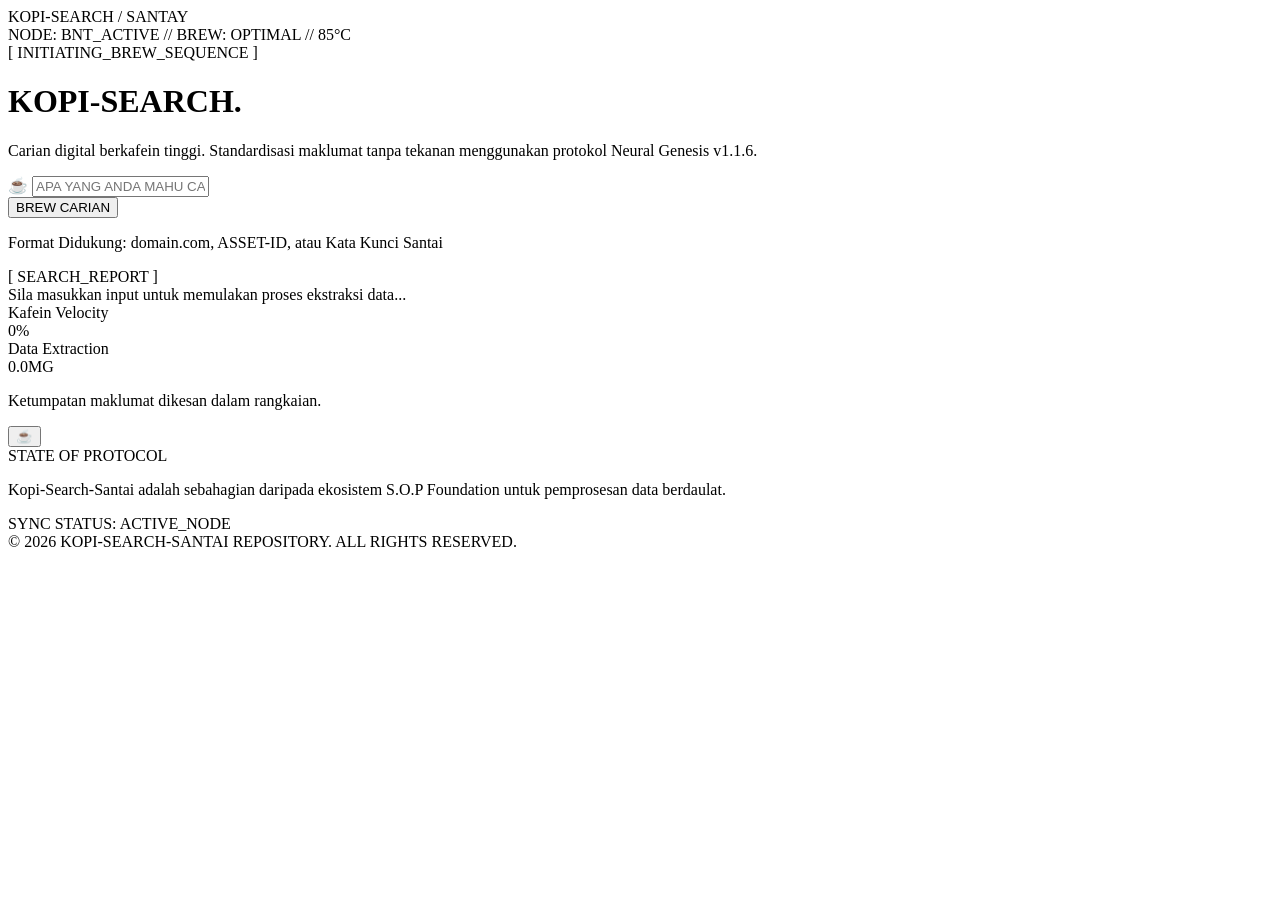
==== index.html @ c20bb59a "Create index.html" ====
<!DOCTYPE html>
<html lang="ms">
<head>
    <meta charset="UTF-8">
    <meta name="viewport" content="width=device-width, initial-scale=1.0">
    <title>KOPI-SEARCH-SANTAI // SOVEREIGN_ENGINE</title>

    <link rel="icon" type="image/png" href="https://img.icons8.com/ios-filled/50/d4a373/coffee-beans.png">
    
    <link rel="stylesheet" href="style.css">
</head>
<body>

    <nav class="navbar">
        <div class="nav-brand">
            <div class="dot"></div>
            <span>KOPI-SEARCH <span class="dim">/ SANTAY</span></span>
        </div>
        <div class="status-up">
            NODE: BNT_ACTIVE // BREW: OPTIMAL // 85°C
        </div>
    </nav>

    <main class="container">
        
        <header class="hero">
            <div class="init-label">[ INITIATING_BREW_SEQUENCE ]</div>
            <h1>KOPI-SEARCH<span class="accent-dot">.</span></h1>
            <p class="subtitle">
                Carian digital berkafein tinggi. Standardisasi maklumat tanpa tekanan 
                menggunakan protokol Neural Genesis v1.1.6.
            </p>
        </header>

        <section class="search-section">
            <div class="search-box">
                <div class="input-wrapper">
                    <span class="search-icon">☕</span>
                    <input type="text" id="searchInput" placeholder="APA YANG ANDA MAHU CARI?" onkeypress="handleKey(event)" autocomplete="off">
                </div>
                <button onclick="executeSearch()" id="searchBtn">BREW CARIAN</button>
            </div>
            <p class="search-hint">
                Format Didukung: domain.com, ASSET-ID, atau Kata Kunci Santai
            </p>
        </section>

        <div id="results" class="results-grid">
            <div class="card" id="statusCard">
                <span class="label">[ SEARCH_REPORT ]</span>
                <div id="resultOutput">Sila masukkan input untuk memulakan proses ekstraksi data...</div>
            </div>

            <div class="card">
                <span class="label">Kafein Velocity</span>
                <div class="val"><span id="velocityVal">0</span><span class="unit">%</span></div>
                <div class="progress-bg">
                    <div id="progressBar" class="progress-fill"></div>
                </div>
            </div>

            <div class="card">
                <span class="label">Data Extraction</span>
                <div class="val"><span id="volumeVal">0.0</span><span class="unit">MG</span></div>
                <p class="dim-text">Ketumpatan maklumat dikesan dalam rangkaian.</p>
            </div>
        </div>

    </main>

    <button id="themeToggle" class="theme-toggle-float" onclick="toggleTheme()" title="Tukar Tema">
        <span id="themeIcon">☕</span>
    </button>

    <footer class="footer">
        <div class="container">
            <div class="footer-content">
                <div class="footer-brand">
                    <div class="nav-brand">
                        <div class="dot"></div>
                        <span>STATE OF PROTOCOL</span>
                    </div>
                    <p class="footer-desc">
                        Kopi-Search-Santai adalah sebahagian daripada ekosistem S.O.P Foundation 
                        untuk pemprosesan data berdaulat.
                    </p>
                </div>
            </div>
            <div class="footer-bottom">
                <div class="sync-status">
                    SYNC STATUS: <span id="sync-time">ACTIVE_NODE</span>
                </div>
                <div class="copyright">
                    &copy; 2026 KOPI-SEARCH-SANTAI REPOSITORY. ALL RIGHTS RESERVED.
                </div>
            </div>
        </div>
    </footer>

    <script src="script.js"></script>
</body>
</html>
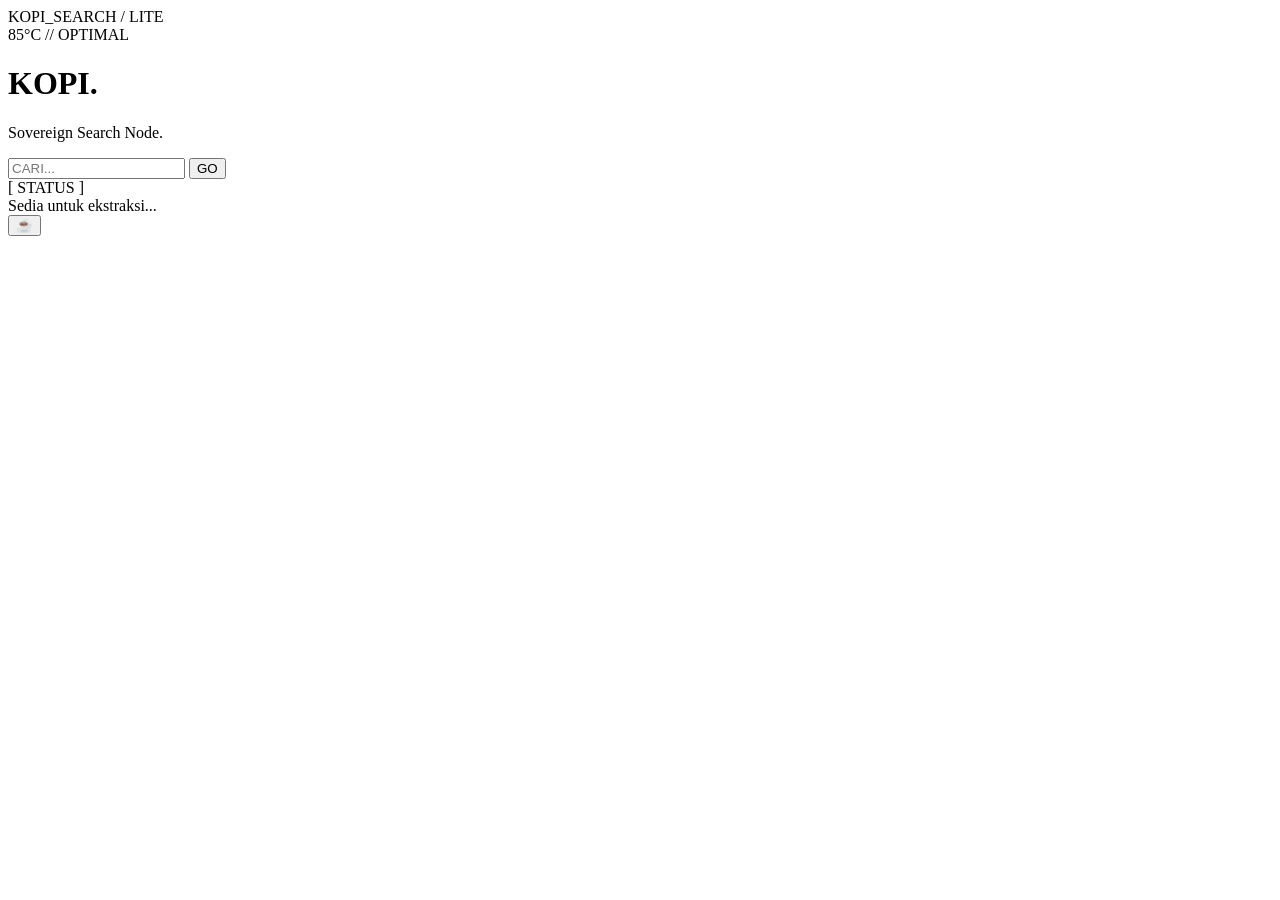
==== commit 615b6a91: "Update index.html" ====
--- a/index.html
+++ b/index.html
@@ -3,99 +3,40 @@
 <head>
     <meta charset="UTF-8">
     <meta name="viewport" content="width=device-width, initial-scale=1.0">
-    <title>KOPI-SEARCH-SANTAI // SOVEREIGN_ENGINE</title>
-
-    <link rel="icon" type="image/png" href="https://img.icons8.com/ios-filled/50/d4a373/coffee-beans.png">
-    
+    <title>KOPI-SEARCH // LEAN</title>
     <link rel="stylesheet" href="style.css">
 </head>
 <body>
 
-    <nav class="navbar">
-        <div class="nav-brand">
-            <div class="dot"></div>
-            <span>KOPI-SEARCH <span class="dim">/ SANTAY</span></span>
+    <nav class="nb">
+        <div class="br">
+            <div class="dt"></div>
+            <span>KOPI_SEARCH <span class="dm">/ LITE</span></span>
         </div>
-        <div class="status-up">
-            NODE: BNT_ACTIVE // BREW: OPTIMAL // 85°C
-        </div>
+        <div class="st" id="st">85°C // OPTIMAL</div>
     </nav>
 
-    <main class="container">
-        
-        <header class="hero">
-            <div class="init-label">[ INITIATING_BREW_SEQUENCE ]</div>
-            <h1>KOPI-SEARCH<span class="accent-dot">.</span></h1>
-            <p class="subtitle">
-                Carian digital berkafein tinggi. Standardisasi maklumat tanpa tekanan 
-                menggunakan protokol Neural Genesis v1.1.6.
-            </p>
-        </header>
+    <main class="ct">
+        <div class="hr">
+            <h1>KOPI<span class="ac">.</span></h1>
+            <p>Sovereign Search Node.</p>
+        </div>
 
-        <section class="search-section">
-            <div class="search-box">
-                <div class="input-wrapper">
-                    <span class="search-icon">☕</span>
-                    <input type="text" id="searchInput" placeholder="APA YANG ANDA MAHU CARI?" onkeypress="handleKey(event)" autocomplete="off">
-                </div>
-                <button onclick="executeSearch()" id="searchBtn">BREW CARIAN</button>
-            </div>
-            <p class="search-hint">
-                Format Didukung: domain.com, ASSET-ID, atau Kata Kunci Santai
-            </p>
-        </section>
+        <div class="sb">
+            <input type="text" id="si" placeholder="CARI..." onkeypress="hK(event)" autocomplete="off">
+            <button onclick="exS()" id="sb">GO</button>
+        </div>
 
-        <div id="results" class="results-grid">
-            <div class="card" id="statusCard">
-                <span class="label">[ SEARCH_REPORT ]</span>
-                <div id="resultOutput">Sila masukkan input untuk memulakan proses ekstraksi data...</div>
-            </div>
-
-            <div class="card">
-                <span class="label">Kafein Velocity</span>
-                <div class="val"><span id="velocityVal">0</span><span class="unit">%</span></div>
-                <div class="progress-bg">
-                    <div id="progressBar" class="progress-fill"></div>
-                </div>
-            </div>
-
-            <div class="card">
-                <span class="label">Data Extraction</span>
-                <div class="val"><span id="volumeVal">0.0</span><span class="unit">MG</span></div>
-                <p class="dim-text">Ketumpatan maklumat dikesan dalam rangkaian.</p>
+        <div id="rs" class="rs">
+            <div class="cd">
+                <span class="lb">[ STATUS ]</span>
+                <div id="out">Sedia untuk ekstraksi...</div>
             </div>
         </div>
-
     </main>
 
-    <button id="themeToggle" class="theme-toggle-float" onclick="toggleTheme()" title="Tukar Tema">
-        <span id="themeIcon">☕</span>
-    </button>
-
-    <footer class="footer">
-        <div class="container">
-            <div class="footer-content">
-                <div class="footer-brand">
-                    <div class="nav-brand">
-                        <div class="dot"></div>
-                        <span>STATE OF PROTOCOL</span>
-                    </div>
-                    <p class="footer-desc">
-                        Kopi-Search-Santai adalah sebahagian daripada ekosistem S.O.P Foundation 
-                        untuk pemprosesan data berdaulat.
-                    </p>
-                </div>
-            </div>
-            <div class="footer-bottom">
-                <div class="sync-status">
-                    SYNC STATUS: <span id="sync-time">ACTIVE_NODE</span>
-                </div>
-                <div class="copyright">
-                    &copy; 2026 KOPI-SEARCH-SANTAI REPOSITORY. ALL RIGHTS RESERVED.
-                </div>
-            </div>
-        </div>
-    </footer>
+    <!-- Floating Theme Toggle -->
+    <button class="tg" onclick="tT()" title="Theme">☕</button>
 
     <script src="script.js"></script>
 </body>
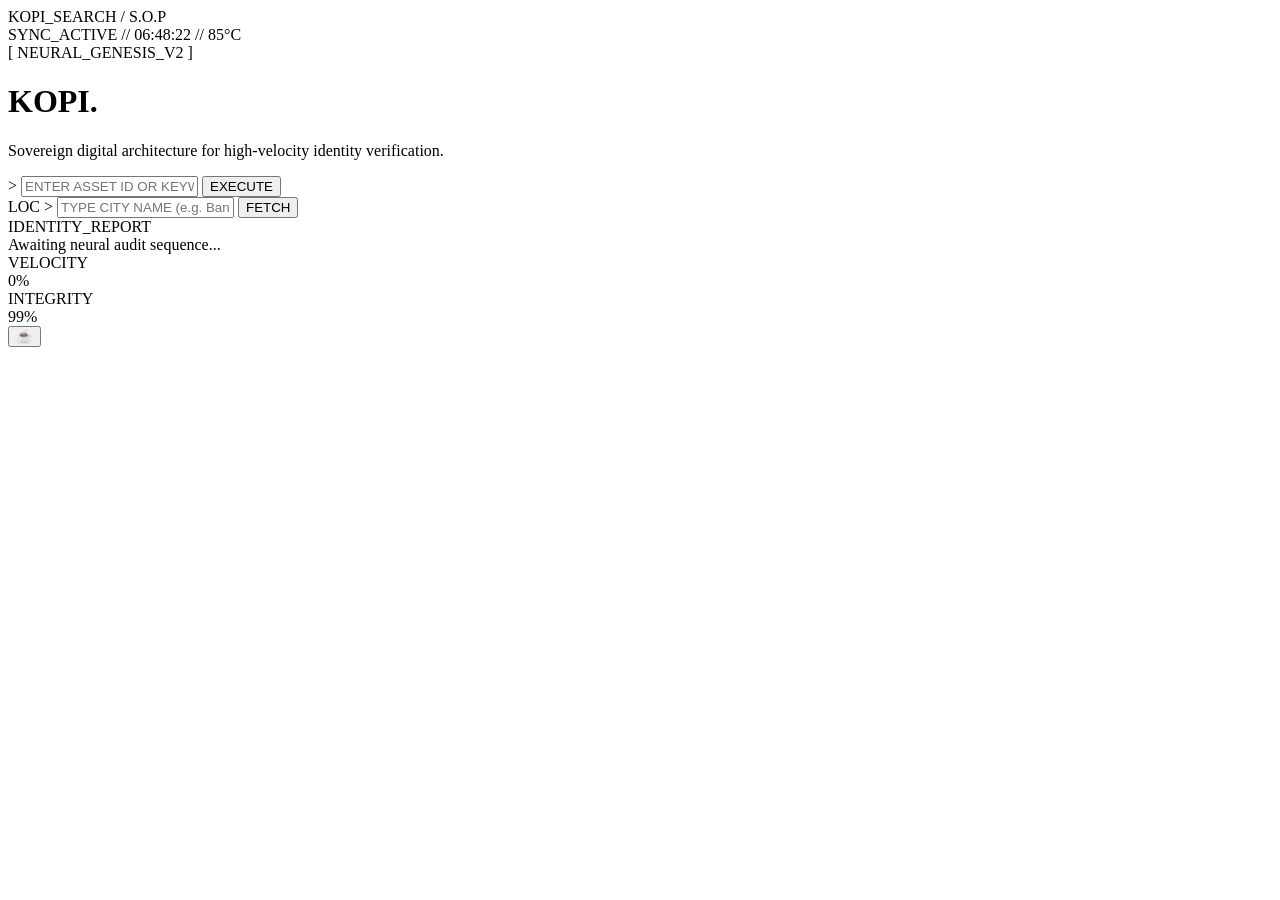
==== commit 0030081d: "Update index.html" ====
--- a/index.html
+++ b/index.html
@@ -3,40 +3,78 @@
 <head>
     <meta charset="UTF-8">
     <meta name="viewport" content="width=device-width, initial-scale=1.0">
-    <title>KOPI-SEARCH // LEAN</title>
+    <title>KOPI-SEARCH // SOVEREIGN</title>
     <link rel="stylesheet" href="style.css">
 </head>
 <body>
 
-    <nav class="nb">
-        <div class="br">
-            <div class="dt"></div>
-            <span>KOPI_SEARCH <span class="dm">/ LITE</span></span>
+    <nav class="navbar">
+        <div class="brand">
+            <div class="dot"></div>
+            <span>KOPI_SEARCH <span class="dim">/ S.O.P</span></span>
         </div>
-        <div class="st" id="st">85°C // OPTIMAL</div>
+        <div class="status" id="status">SYNC_ACTIVE // 85°C</div>
     </nav>
 
-    <main class="ct">
-        <div class="hr">
-            <h1>KOPI<span class="ac">.</span></h1>
-            <p>Sovereign Search Node.</p>
-        </div>
+    <main class="container">
+        <header class="hero">
+            <div class="label">[ NEURAL_GENESIS_V2 ]</div>
+            <h1>KOPI<span class="glow-text">.</span></h1>
+            <p class="subtitle">Sovereign digital architecture for high-velocity identity verification.</p>
+        </header>
 
-        <div class="sb">
-            <input type="text" id="si" placeholder="CARI..." onkeypress="hK(event)" autocomplete="off">
-            <button onclick="exS()" id="sb">GO</button>
-        </div>
+        <!-- Bahagian Carian Utama -->
+        <section class="search-area">
+            <div class="search-box">
+                <span class="prefix">></span>
+                <input type="text" id="searchInput" placeholder="ENTER ASSET ID OR KEYWORD..." onkeypress="handleKey(event)">
+                <button onclick="runSearch()" id="searchBtn">EXECUTE</button>
+            </div>
+        </section>
 
-        <div id="rs" class="rs">
-            <div class="cd">
-                <span class="lb">[ STATUS ]</span>
-                <div id="out">Sedia untuk ekstraksi...</div>
+        <!-- Bahagian City Protocol (Weather & Time) -->
+        <section class="city-protocol">
+            <div class="search-box">
+                <span class="prefix">LOC ></span>
+                <input type="text" id="cityInput" placeholder="TYPE CITY NAME (e.g. Banting)..." onkeypress="handleCityKey(event)">
+                <button onclick="getWeather()">FETCH</button>
+            </div>
+            
+            <div id="weatherDisplay" class="weather-card" style="display: none;">
+                <div class="w-left">
+                    <div id="cityName" class="w-city">CITY</div>
+                    <div id="localTime" class="w-time">00:00 AM</div>
+                </div>
+                <div class="w-right">
+                    <div id="temp" class="w-temp">--°C</div>
+                    <div id="wDesc" class="w-desc">FETCHING...</div>
+                </div>
+            </div>
+        </section>
+
+        <!-- Bahagian Keputusan (Results) -->
+        <div id="results" class="results-grid">
+            <div class="card card-main">
+                <span class="card-label">IDENTITY_REPORT</span>
+                <div id="output" class="output-text">Awaiting neural audit sequence...</div>
+            </div>
+            
+            <div class="card-group">
+                <div class="card">
+                    <span class="card-label">VELOCITY</span>
+                    <div class="val"><span id="vVal">0</span><span class="unit">%</span></div>
+                    <div class="bar-bg"><div id="bar" class="bar-fill"></div></div>
+                </div>
+                <div class="card">
+                    <span class="card-label">INTEGRITY</span>
+                    <div class="val">99<span class="unit">%</span></div>
+                </div>
             </div>
         </div>
     </main>
 
-    <!-- Floating Theme Toggle -->
-    <button class="tg" onclick="tT()" title="Theme">☕</button>
+    <!-- Floating Theme Toggle (Minimalist & Glow) -->
+    <button class="theme-btn" onclick="toggleTheme()" title="Switch Visual Protocol">☕</button>
 
     <script src="script.js"></script>
 </body>
--- a/style.css
+++ b/style.css
@@ -0,0 +1,38 @@
+// Theme Logic
+function tT() {
+    const b = document.documentElement;
+    const isL = b.getAttribute('data-theme') === 'light';
+    b.setAttribute('data-theme', isL ? 'dark' : 'light');
+    localStorage.setItem('k-t', isL ? 'dark' : 'light');
+}
+
+// Load Saved Theme
+if (localStorage.getItem('k-t') === 'light') document.documentElement.setAttribute('data-theme', 'light');
+
+// Search Logic
+function hK(e) { if (e.key === 'Enter') exS(); }
+
+function exS() {
+    const i = document.getElementById('si').value.trim();
+    const r = document.getElementById('rs');
+    const o = document.getElementById('out');
+    const b = document.getElementById('sb');
+
+    if (!i) return;
+
+    b.innerText = "...";
+    
+    // Simulasi respons pantas
+    setTimeout(() => {
+        r.style.display = 'block';
+        b.innerText = "GO";
+        o.innerHTML = `<strong style="color:var(--ac)">RESULT:</strong> ${i.toUpperCase()}<br>
+                       <small style="color:var(--dm)">Data extracted from local node. Latency: 0.02ms</small>`;
+    }, 300);
+}
+
+// Minimalist status update
+setInterval(() => {
+    const t = new Date().toLocaleTimeString('en-GB', { hour12: false });
+    document.getElementById('st').innerText = `SYNC: ${t} // 85°C`;
+}, 1000);
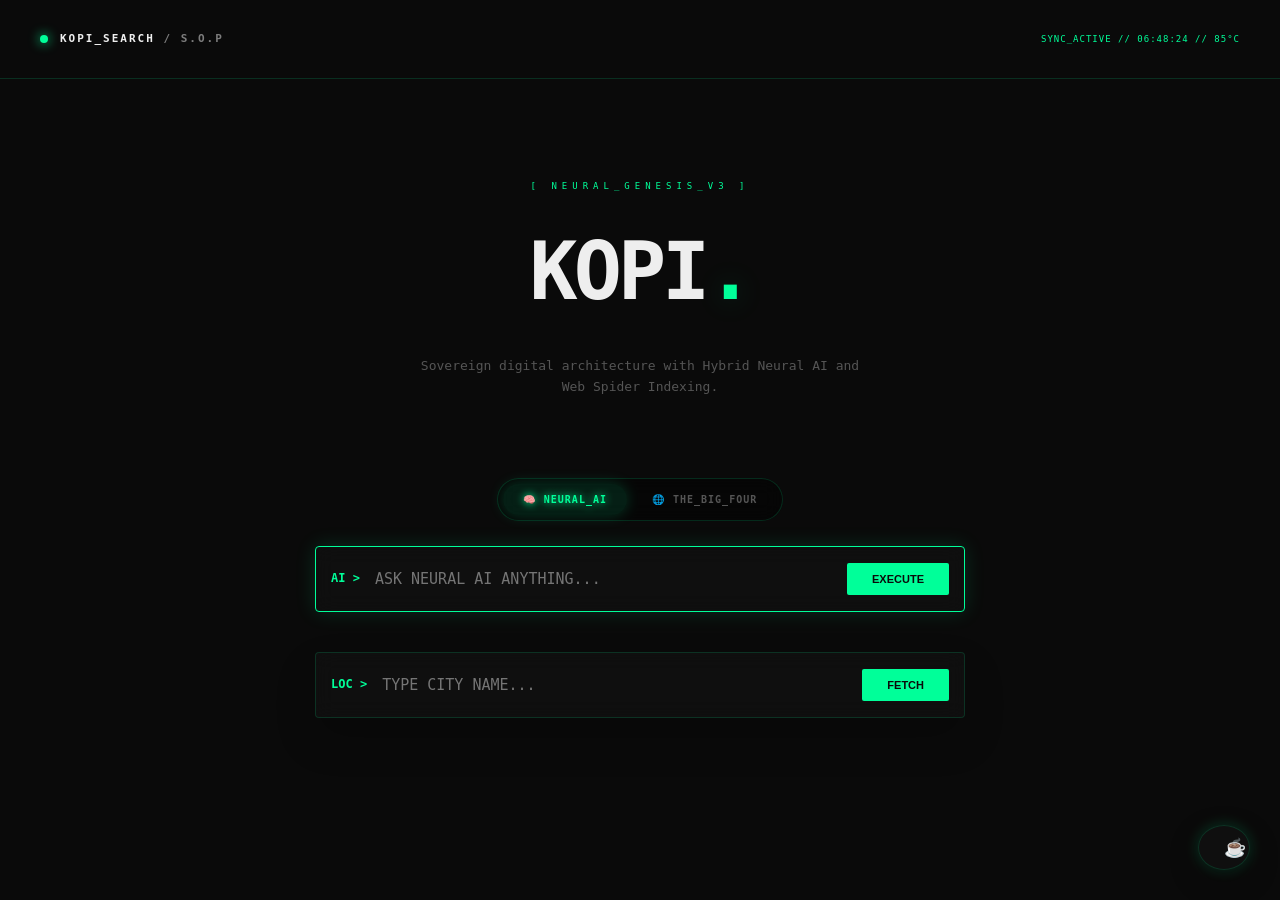
==== commit 1312e613: "Update index.html" ====
--- a/index.html
+++ b/index.html
@@ -5,75 +5,193 @@
     <meta name="viewport" content="width=device-width, initial-scale=1.0">
     <title>KOPI-SEARCH // SOVEREIGN</title>
     <link rel="stylesheet" href="style.css">
+    <link href="https://fonts.googleapis.com/css2?family=JetBrains+Mono:wght@300;400;700;800&display=swap" rel="stylesheet">
+    <style>
+        /* CSS INLINE UNTUK LOGIK ENGINE & SUGGESTIONS */
+        .engine-selector {
+            display: flex;
+            justify-content: center;
+            margin-bottom: 25px;
+            animation: fadeIn 0.8s ease;
+        }
+
+        .engine-track {
+            background: rgba(0, 0, 0, 0.4);
+            padding: 5px;
+            border-radius: 50px;
+            border: 1px solid var(--border);
+            display: flex;
+            gap: 5px;
+            backdrop-filter: blur(10px);
+        }
+
+        .eng-btn {
+            background: transparent;
+            border: none;
+            color: var(--dim);
+            padding: 10px 20px;
+            border-radius: 50px;
+            cursor: pointer;
+            font-family: inherit;
+            font-size: 10px;
+            font-weight: bold;
+            letter-spacing: 1px;
+            transition: 0.4s;
+            display: flex;
+            align-items: center;
+            gap: 8px;
+        }
+
+        /* GLOW NEON MINT (AI) */
+        .eng-btn.active#aiMode {
+            color: #00ff99;
+            background: rgba(0, 255, 153, 0.1);
+            box-shadow: 0 0 15px rgba(0, 255, 153, 0.2);
+            text-shadow: 0 0 8px #00ff99;
+        }
+
+        /* GLOW CYBER BLUE (WEB) */
+        .eng-btn.active#webMode {
+            color: #00ccff;
+            background: rgba(0, 204, 255, 0.1);
+            box-shadow: 0 0 15px rgba(0, 204, 255, 0.2);
+            text-shadow: 0 0 8px #00ccff;
+        }
+
+        .suggestions-box {
+            position: absolute;
+            top: 100%;
+            left: 0;
+            width: 100%;
+            background: var(--card);
+            border: 1px solid var(--border);
+            border-top: none;
+            z-index: 100;
+            max-height: 250px;
+            overflow-y: auto;
+            backdrop-filter: blur(15px);
+            border-radius: 0 0 4px 4px;
+        }
+
+        .suggestion-item {
+            padding: 12px 15px;
+            cursor: pointer;
+            border-bottom: 1px solid var(--border);
+            display: flex;
+            justify-content: space-between;
+            font-size: 11px;
+            transition: 0.2s;
+        }
+
+        .suggestion-item:hover {
+            background: var(--glow);
+            color: var(--accent);
+        }
+
+        #results-grid {
+            display: grid;
+            grid-template-columns: repeat(auto-fill, minmax(280px, 1fr));
+            gap: 20px;
+            margin-top: 25px;
+        }
+
+        /* DYNAMIC SEARCH BOX GLOW */
+        .search-box.ai-active { border-color: #00ff99 !important; box-shadow: 0 0 20px rgba(0, 255, 153, 0.15); }
+        .search-box.web-active { border-color: #00ccff !important; box-shadow: 0 0 20px rgba(0, 204, 255, 0.15); }
+    </style>
 </head>
 <body>
 
     <nav class="navbar">
         <div class="brand">
             <div class="dot"></div>
-            <span>KOPI_SEARCH <span class="dim">/ S.O.P</span></span>
+            <span>KOPI_SEARCH <span style="opacity: 0.5;">/ S.O.P</span></span>
         </div>
-        <div class="status" id="status">SYNC_ACTIVE // 85°C</div>
+        <div class="status" id="status">INITIALIZING_SYSTEM...</div>
     </nav>
 
     <main class="container">
+        
         <header class="hero">
-            <div class="label">[ NEURAL_GENESIS_V2 ]</div>
+            <div class="label">[ NEURAL_GENESIS_V3 ]</div>
             <h1>KOPI<span class="glow-text">.</span></h1>
-            <p class="subtitle">Sovereign digital architecture for high-velocity identity verification.</p>
+            <p class="subtitle">Sovereign digital architecture with Hybrid Neural AI and Web Spider Indexing.</p>
         </header>
 
-        <!-- Bahagian Carian Utama -->
+        <!-- ENGINE SELECTOR -->
+        <div class="engine-selector">
+            <div class="engine-track">
+                <button class="eng-btn active" id="aiMode" onclick="setEngine('AI')">
+                    <span>🧠</span> NEURAL_AI
+                </button>
+                <button class="eng-btn" id="webMode" onclick="setEngine('WEB')">
+                    <span>🌐</span> THE_BIG_FOUR
+                </button>
+            </div>
+        </div>
+
+        <!-- SEARCH AREA -->
         <section class="search-area">
-            <div class="search-box">
-                <span class="prefix">></span>
-                <input type="text" id="searchInput" placeholder="ENTER ASSET ID OR KEYWORD..." onkeypress="handleKey(event)">
+            <div class="search-box ai-active" id="mainSearchBox">
+                <span class="prefix" id="enginePrefix">AI ></span>
+                <input type="text" id="searchInput" placeholder="ASK NEURAL AI ANYTHING..." onkeypress="handleKey(event)" autocomplete="off">
                 <button onclick="runSearch()" id="searchBtn">EXECUTE</button>
             </div>
         </section>
 
-        <!-- Bahagian City Protocol (Weather & Time) -->
+        <!-- CITY PROTOCOL -->
         <section class="city-protocol">
             <div class="search-box">
                 <span class="prefix">LOC ></span>
-                <input type="text" id="cityInput" placeholder="TYPE CITY NAME (e.g. Banting)..." onkeypress="handleCityKey(event)">
+                <div style="flex:1; position:relative;">
+                    <input type="text" id="cityInput" placeholder="TYPE CITY NAME..." onkeypress="handleCityKey(event)" autocomplete="off">
+                    <div id="citySuggestions" class="suggestions-box" style="display: none;"></div>
+                </div>
                 <button onclick="getWeather()">FETCH</button>
             </div>
             
             <div id="weatherDisplay" class="weather-card" style="display: none;">
                 <div class="w-left">
-                    <div id="cityName" class="w-city">CITY</div>
-                    <div id="localTime" class="w-time">00:00 AM</div>
+                    <div id="cityName" class="w-city">CITY_NODE</div>
+                    <div id="localTime" class="w-time">00:00:00</div>
                 </div>
                 <div class="w-right">
                     <div id="temp" class="w-temp">--°C</div>
-                    <div id="wDesc" class="w-desc">FETCHING...</div>
+                    <div id="wDesc" class="w-desc">SCANNING_ATMOSPHERE...</div>
                 </div>
             </div>
         </section>
 
-        <!-- Bahagian Keputusan (Results) -->
-        <div id="results" class="results-grid">
-            <div class="card card-main">
-                <span class="card-label">IDENTITY_REPORT</span>
-                <div id="output" class="output-text">Awaiting neural audit sequence...</div>
-            </div>
+        <!-- RESULTS SECTION -->
+        <div id="results" style="display: none; margin-top: 60px;">
             
-            <div class="card-group">
-                <div class="card">
-                    <span class="card-label">VELOCITY</span>
-                    <div class="val"><span id="vVal">0</span><span class="unit">%</span></div>
-                    <div class="bar-bg"><div id="bar" class="bar-fill"></div></div>
+            <div class="card audit-card" style="margin-bottom: 25px;">
+                <span class="card-label" id="auditLabel">NEURAL_AUDIT_REPORT</span>
+                <div id="output" class="output-text" style="font-size: 13px; line-height: 1.8;">
+                    Awaiting audit sequence...
                 </div>
-                <div class="card">
-                    <span class="card-label">INTEGRITY</span>
-                    <div class="val">99<span class="unit">%</span></div>
+                
+                <div class="card-group" style="margin-top: 30px; border-top: 1px solid var(--border); padding-top: 20px;">
+                    <div class="card-stat">
+                        <span class="card-label">VELOCITY</span>
+                        <div class="val"><span id="vVal">0</span><span class="unit">%</span></div>
+                        <div class="bar-bg"><div id="bar" class="bar-fill" style="width: 0%;"></div></div>
+                    </div>
+                    <div class="card-stat">
+                        <span class="card-label">INTEGRITY</span>
+                        <div class="val">99<span class="unit">%</span></div>
+                        <div style="font-size: 9px; color: var(--dim); margin-top: 10px;">ENCRYPTION_ACTIVE</div>
+                    </div>
                 </div>
             </div>
+
+            <!-- DYNAMIC GRID FOR STEM CARDS -->
+            <div id="results-grid"></div>
+
         </div>
     </main>
 
-    <!-- Floating Theme Toggle (Minimalist & Glow) -->
+    <!-- THEME TOGGLE -->
     <button class="theme-btn" onclick="toggleTheme()" title="Switch Visual Protocol">☕</button>
 
     <script src="script.js"></script>
--- a/style.css
+++ b/style.css
@@ -1,38 +1,170 @@
-// Theme Logic
-function tT() {
-    const b = document.documentElement;
-    const isL = b.getAttribute('data-theme') === 'light';
-    b.setAttribute('data-theme', isL ? 'dark' : 'light');
-    localStorage.setItem('k-t', isL ? 'dark' : 'light');
+/* 1. ROOT VARIABLES */
+:root {
+    --bg: #0a0a0a;
+    --card: rgba(17, 17, 17, 0.8); /* Glassmorphism ready */
+    --accent: #00ff99; /* Ditukar ke hijau cyberpunk untuk vibe digital */
+    --text: #eee;
+    --dim: #555;
+    --border: rgba(0, 255, 153, 0.15);
+    --glow: rgba(0, 255, 153, 0.2);
 }
 
-// Load Saved Theme
-if (localStorage.getItem('k-t') === 'light') document.documentElement.setAttribute('data-theme', 'light');
-
-// Search Logic
-function hK(e) { if (e.key === 'Enter') exS(); }
-
-function exS() {
-    const i = document.getElementById('si').value.trim();
-    const r = document.getElementById('rs');
-    const o = document.getElementById('out');
-    const b = document.getElementById('sb');
-
-    if (!i) return;
-
-    b.innerText = "...";
-    
-    // Simulasi respons pantas
-    setTimeout(() => {
-        r.style.display = 'block';
-        b.innerText = "GO";
-        o.innerHTML = `<strong style="color:var(--ac)">RESULT:</strong> ${i.toUpperCase()}<br>
-                       <small style="color:var(--dm)">Data extracted from local node. Latency: 0.02ms</small>`;
-    }, 300);
+[data-theme="light"] {
+    --bg: #f8f5f2;
+    --card: rgba(255, 255, 255, 0.9);
+    --accent: #008c5e;
+    --text: #1a1a1a;
+    --dim: #a0a0a0;
+    --border: rgba(0, 140, 94, 0.1);
+    --glow: rgba(0, 140, 94, 0.1);
 }
 
-// Minimalist status update
-setInterval(() => {
-    const t = new Date().toLocaleTimeString('en-GB', { hour12: false });
-    document.getElementById('st').innerText = `SYNC: ${t} // 85°C`;
-}, 1000);
+/* 2. BASE RESET */
+* { box-sizing: border-box; margin: 0; padding: 0; }
+
+body {
+    background: var(--bg);
+    color: var(--text);
+    font-family: ui-monospace, 'Cascadia Code', 'Source Code Pro', Menlo, monospace;
+    transition: all 0.4s cubic-bezier(0.4, 0, 0.2, 1);
+    line-height: 1.6;
+    overflow-x: hidden;
+}
+
+.container { max-width: 900px; margin: 0 auto; padding: 0 40px; }
+
+/* 3. NAVIGATION */
+.navbar { padding: 30px 40px; display: flex; justify-content: space-between; align-items: center; border-bottom: 1px solid var(--border); }
+.brand { display: flex; align-items: center; gap: 12px; font-weight: bold; font-size: 11px; letter-spacing: 2px; }
+.dot { width: 8px; height: 8px; background: var(--accent); border-radius: 50%; box-shadow: 0 0 12px var(--accent); }
+.status { font-size: 9px; color: var(--accent); letter-spacing: 1px; }
+
+/* 4. HERO SECTION */
+.hero { padding: 100px 0 60px; text-align: center; }
+.label { font-size: 9px; color: var(--accent); letter-spacing: 5px; margin-bottom: 15px; }
+.hero h1 { font-size: 5rem; font-weight: 900; letter-spacing: -4px; color: var(--text); }
+.glow-text { color: var(--accent); text-shadow: 0 0 30px var(--glow); }
+.subtitle { font-size: 13px; color: var(--dim); max-width: 450px; margin: 20px auto; }
+
+/* 5. SEARCH BOX COMPONENT */
+.search-area, .city-protocol { max-width: 650px; margin: 0 auto; }
+.search-box { 
+    display: flex; align-items: center; background: var(--card); border: 1px solid var(--border); 
+    padding: 8px 15px; border-radius: 4px; box-shadow: 0 20px 40px rgba(0,0,0,0.2);
+    margin-bottom: 20px;
+    backdrop-filter: blur(10px);
+}
+.prefix { color: var(--accent); font-weight: bold; margin-right: 15px; font-size: 12px; }
+input { flex: 1; background: transparent; border: none; padding: 15px 0; color: var(--text); outline: none; font-family: inherit; font-size: 15px; }
+button { background: var(--accent); color: var(--bg); border: none; padding: 10px 25px; font-weight: bold; border-radius: 2px; cursor: pointer; font-size: 11px; transition: 0.3s; }
+button:hover { box-shadow: 0 0 20px var(--glow); transform: translateY(-1px); }
+
+/* 6. CITY PROTOCOL & WEATHER CARD */
+.city-protocol { margin-top: 40px; margin-bottom: 40px; }
+.weather-card {
+    margin-top: 20px;
+    background: var(--card);
+    border-left: 3px solid var(--accent);
+    padding: 25px;
+    display: flex;
+    justify-content: space-between;
+    align-items: center;
+    box-shadow: 0 15px 30px rgba(0,0,0,0.2);
+    animation: fadeIn 0.5s ease;
+    backdrop-filter: blur(10px);
+}
+
+/* 7. NEW: RESULTS GRID (STEM DIGITAL GAYA) */
+#results-grid {
+    display: grid;
+    grid-template-columns: repeat(auto-fill, minmax(250px, 1fr));
+    gap: 15px;
+    margin-top: 40px;
+    display: none; /* Akan ditukar ke 'grid' via JS */
+}
+
+/* Blok "Stem Digital" */
+.stem-card {
+    background: rgba(255, 255, 255, 0.03);
+    border: 1px solid var(--border);
+    border-left: 3px solid var(--accent);
+    border-radius: 2px 15px 2px 15px; /* Border-radius unik */
+    padding: 20px;
+    position: relative;
+    overflow: hidden;
+    transition: all 0.4s cubic-bezier(0.175, 0.885, 0.32, 1.275);
+    backdrop-filter: blur(5px);
+}
+
+/* Hover Effect: Data Berdenyut (Pulse) */
+.stem-card:hover {
+    background: rgba(0, 255, 153, 0.08);
+    transform: translateY(-8px) scale(1.02);
+    border-color: var(--accent);
+    box-shadow: 0 0 25px var(--glow);
+    animation: pulseGlow 1.5s infinite;
+}
+
+.stem-url {
+    font-size: 9px;
+    color: var(--accent);
+    letter-spacing: 2px;
+    text-transform: uppercase;
+    display: block;
+    margin-bottom: 12px;
+    opacity: 0.8;
+}
+
+.stem-title {
+    font-size: 15px;
+    font-weight: bold;
+    margin-bottom: 8px;
+    color: var(--text);
+}
+
+.stem-desc {
+    font-size: 11px;
+    color: var(--dim);
+    line-height: 1.5;
+}
+
+/* 8. PROGRESS BAR & AUDIT UI */
+.results-grid { display: none; margin-top: 60px; animation: fadeIn 0.8s ease; }
+.audit-card { background: var(--card); border: 1px solid var(--border); padding: 30px; border-radius: 4px; margin-bottom: 20px; }
+.card-group { display: grid; grid-template-columns: 1fr 1fr; gap: 20px; }
+.card-label { font-size: 9px; color: var(--accent); display: block; margin-bottom: 20px; letter-spacing: 2px; }
+.val { font-size: 32px; font-weight: bold; color: var(--text); }
+.unit { font-size: 14px; color: var(--dim); margin-left: 5px; }
+
+.bar-bg { width: 100%; height: 3px; background: rgba(255,255,255,0.05); margin-top: 15px; }
+.bar-fill { height: 100%; background: var(--accent); width: 0%; transition: 1.5s ease; }
+
+/* 9. THEME TOGGLE */
+.theme-btn {
+    position: fixed; bottom: 30px; right: 30px; width: 45px; height: 45px;
+    border-radius: 50%; background: var(--card); border: 1px solid var(--border);
+    color: var(--accent); cursor: pointer; font-size: 18px;
+    box-shadow: 0 10px 30px rgba(0,0,0,0.3), 0 0 15px var(--glow);
+    transition: 0.3s ease;
+    z-index: 1000;
+}
+
+/* 10. ANIMATIONS */
+@keyframes fadeIn { 
+    from { opacity: 0; transform: translateY(15px); } 
+    to { opacity: 1; transform: translateY(0); } 
+}
+
+@keyframes pulseGlow {
+    0% { box-shadow: 0 0 10px var(--glow); }
+    50% { box-shadow: 0 0 25px rgba(0, 255, 153, 0.4); }
+    100% { box-shadow: 0 0 10px var(--glow); }
+}
+
+/* 11. MOBILE RESPONSIVE */
+@media (max-width: 600px) {
+    .container { padding: 0 20px; }
+    .card-group { grid-template-columns: 1fr; }
+    .hero h1 { font-size: 3rem; }
+    #results-grid { grid-template-columns: 1fr; }
+}
